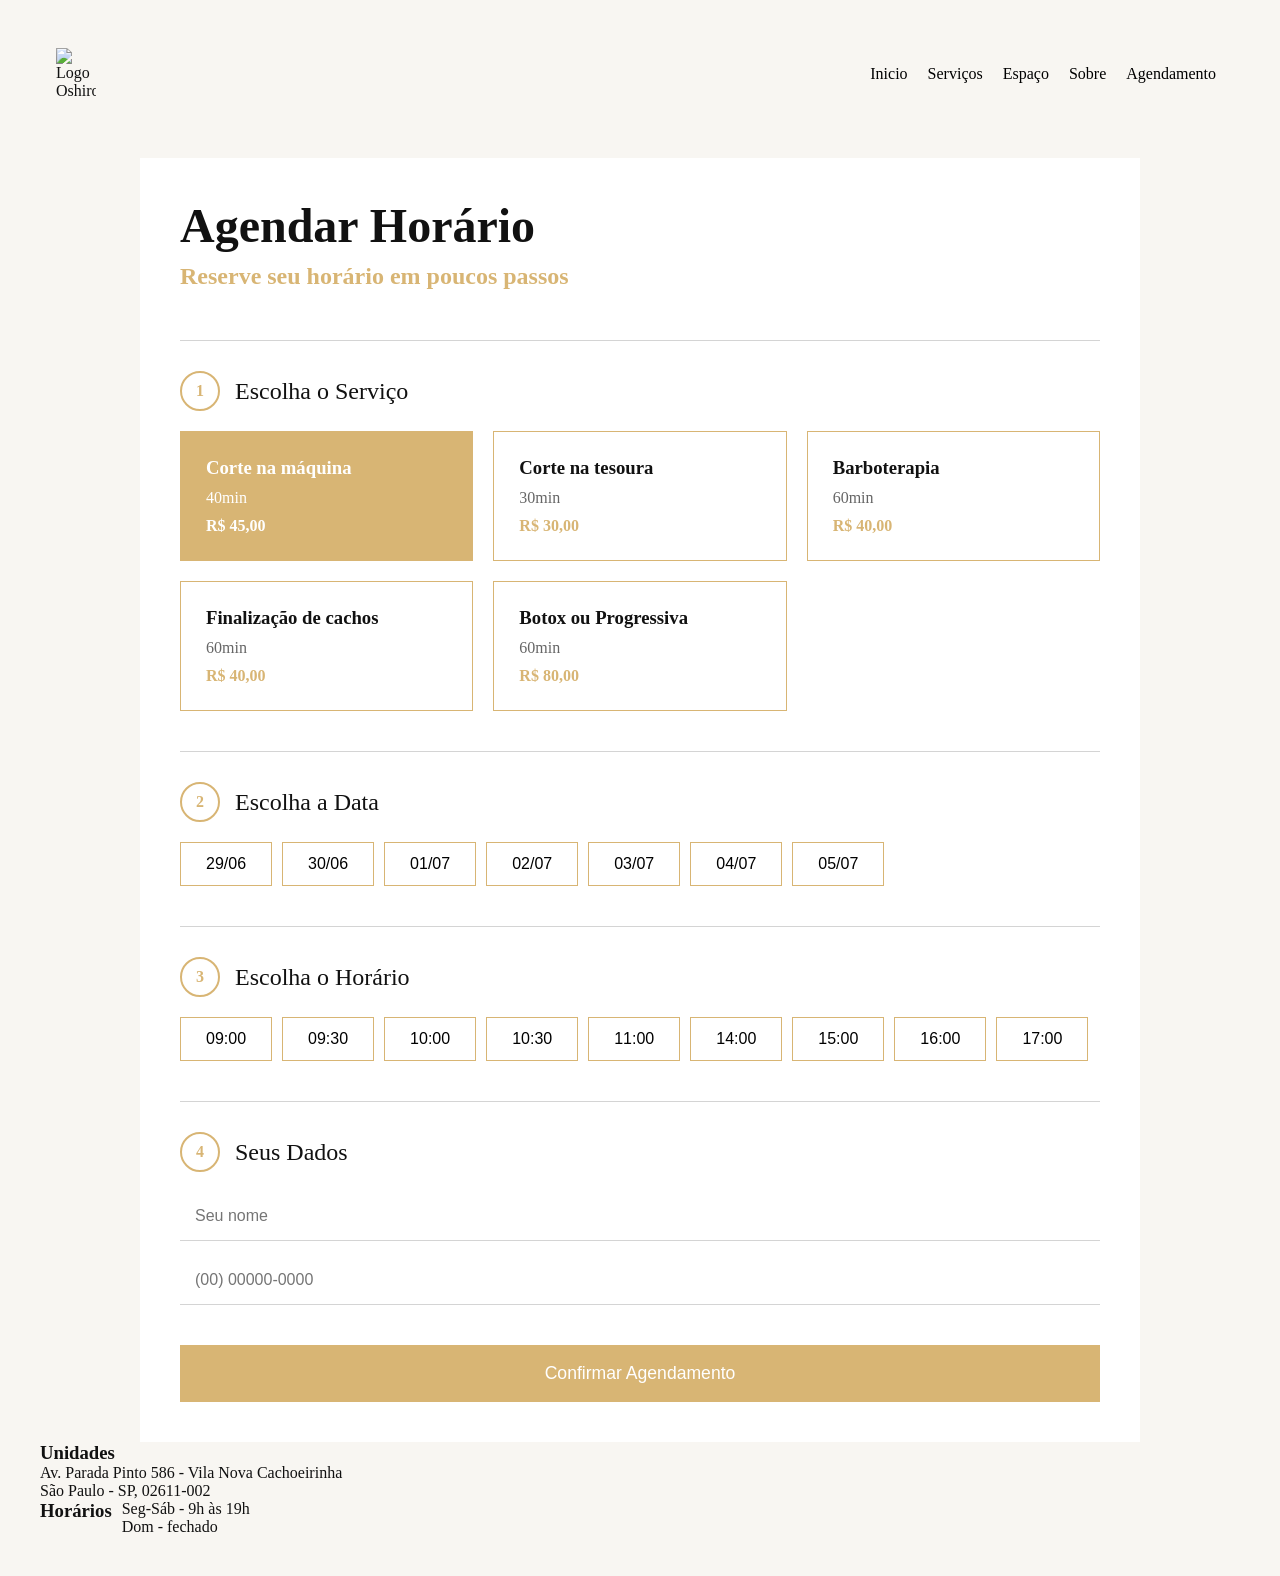
==== confirmacao.html @ 9d18c5b3 "formulario de agendamento" ====
<!DOCTYPE html>
<html lang="pt-BR">
<head>
    <meta charset="UTF-8">
    <title>Confirmando Agendamento</title>
    <link rel="shortcut icon" href="./imagens/logo-oshiro.png" type="image/x-icon">

    <style>
        /* ESTILO DO BODY (centraliza tudo na tela e define fundo escuro) */
        body {
            margin: 0;
            font-family: Arial;
            background: #1a1a1a;
            display: flex;
            justify-content: center;
            align-items: center;
            height: 100vh;
            color: white;
        }

        /* CAIXA PRINCIPAL DO LOADING (centraliza texto e animação) */
        .box {
            text-align: center;
        }

        /* CÍRCULO DE LOADING (spinner animado) */
        .loader {
            width: 70px;
            height: 70px;
            border: 5px solid #333;
            border-top: 5px solid #c9a26b;
            border-radius: 50%;
            animation: spin 1s linear infinite;
            margin: 0 auto 20px;
        }

        /* ANIMAÇÃO DE ROTAÇÃO DO LOADER */
        @keyframes spin {
            0% { transform: rotate(0); }
            100% { transform: rotate(360deg); }
        }

        /* ESSE VCS JA SABEM*/
        h1 {
            color: #c9a26b;
            font-size: 22px;
        }

        /* TEXTO SECUNDÁRIO */
        p {
            color: #bbb;
            font-size: 14px;
        }
    </style>
</head>

<body>


<div class="box">
    <div class="loader"></div>

    <h1>Confirmando seu agendamento...</h1>
    <p>Aguarde, estamos te redirecionando para o WhatsApp</p>
</div>


<script>

    // PEGA OS DADOS SALVOS NO LOCALSTORAGE (É TIPO UM ARMAZENAMENTO NO DISPOSITIVO DA PESSOA)
    const dados = JSON.parse(localStorage.getItem("agendamento"));

    // SE NÃO EXISTIR DADOS, VOLTA PARA O FORMULÁRIO
    if (!dados) {
        window.location.href = "formulario.html";
    }

    // NÚMERO DO WHATSAPP DO DAVID - TESTEI DA KAUANY
    const numero = "5511974590322";

    // MONTA A MENSAGEM QUE VAI NO WHATS
    const mensagem = `NOVO AGENDAMENTO

 Cliente: ${dados.nome}
 Telefone: ${dados.telefone}

 Serviço: ${dados.servico}
 Data: ${dados.data}
 Horário: ${dados.horario}

✔ Confirmar atendimento.`;

    // MONTA O LINK DO WHATSAPP COM A MENSAGEM CODIFICADA
    const url = `https://wa.me/${numero}?text=${encodeURIComponent(mensagem)}`;

    // REMOVE OS DADOS DO LOCALSTORAGE (EVITA DUPLICAR AGENDAMENTO)
    localStorage.removeItem("agendamento");

    // MANTÉM A TELA DE LOADING POR 2.0 SEGUNDOS ANTES DE REDIRECIONAR
    setTimeout(() => {
        window.location.href = url;
    }, 2000);

</script>

</body>
</html>
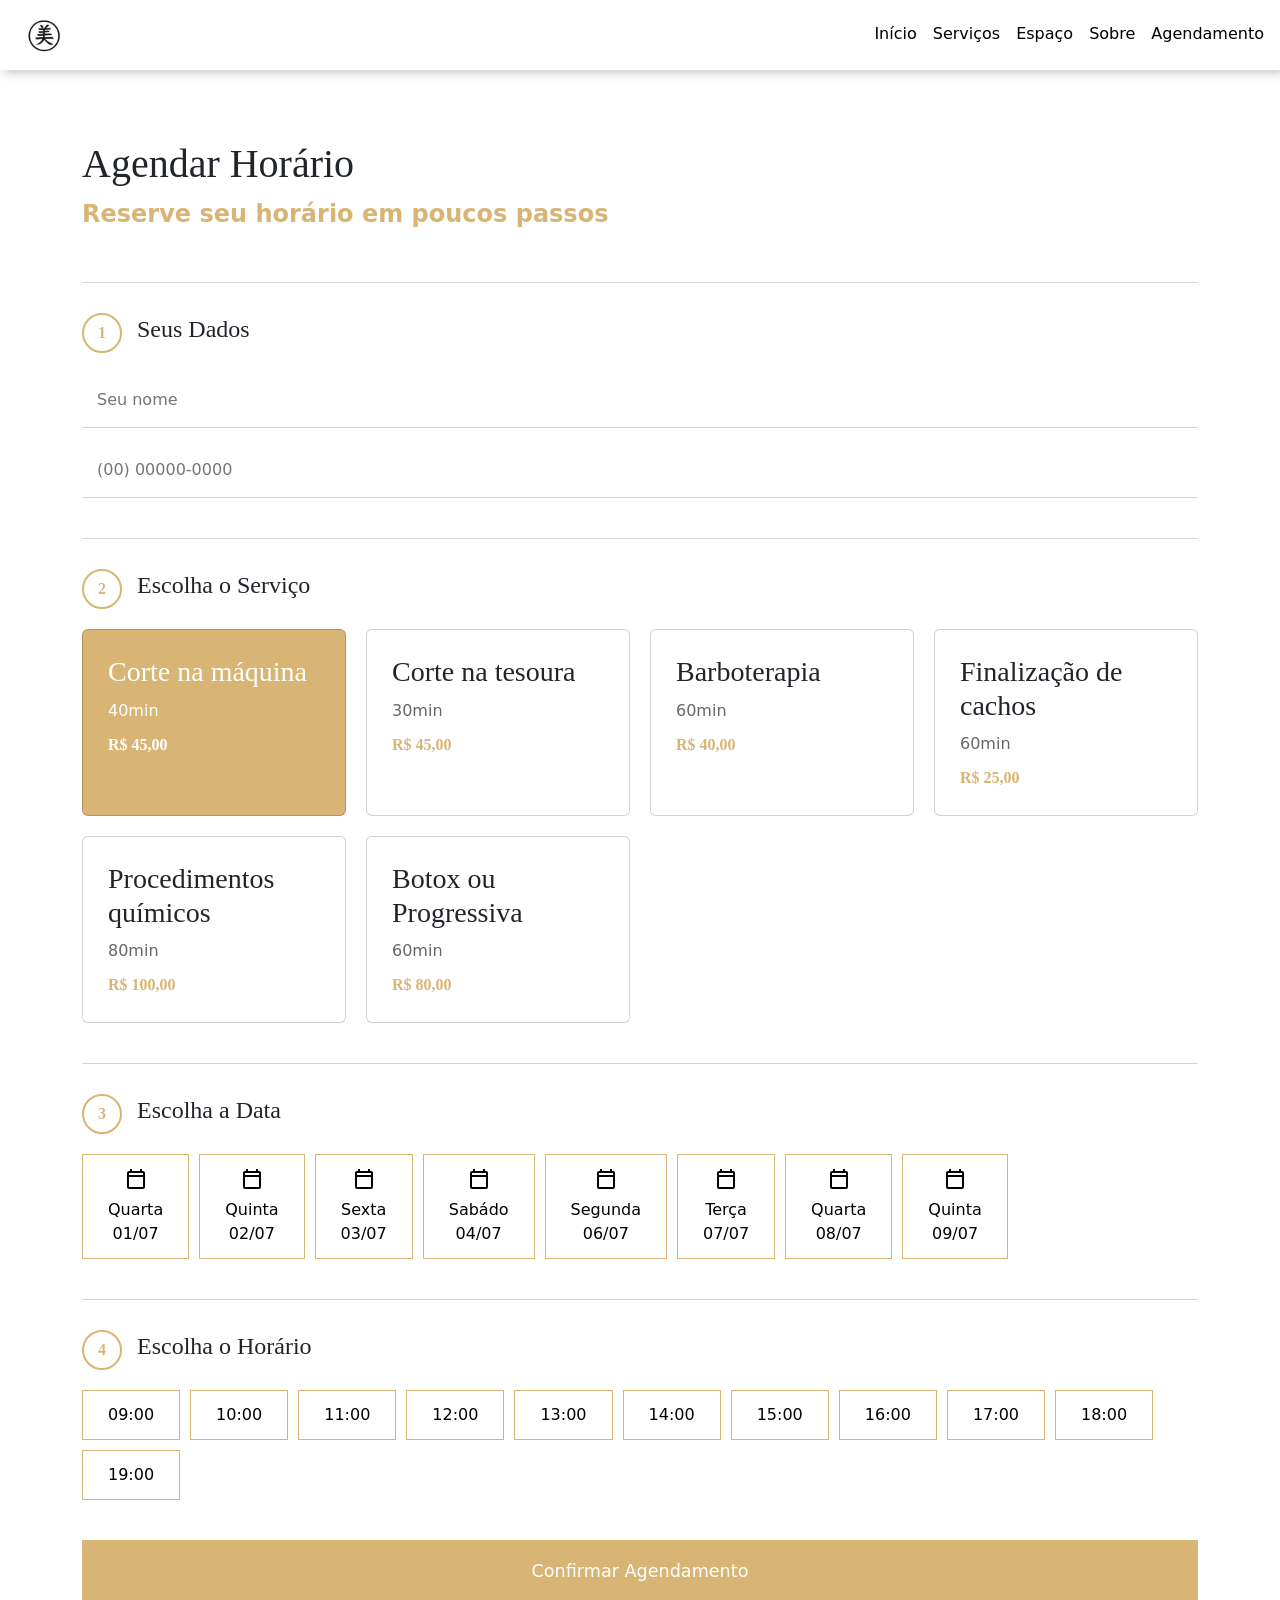
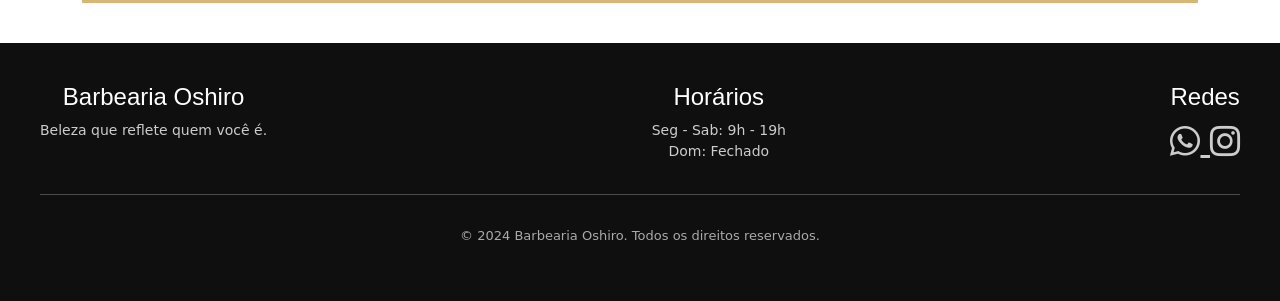
==== commit 5bf5e793: "atualização da formatação e correção das fontes e cores" ====
--- a/confirmacao.html
+++ b/confirmacao.html
@@ -75,8 +75,8 @@
         window.location.href = "formulario.html";
     }
 
-    // NÚMERO DO WHATSAPP DO DAVID - TESTEI DA KAUANY
-    const numero = "5511974590322";
+    // NÚMERO DO WHATSAPP DO DAVID
+    const numero = "5511947018631";
 
     // MONTA A MENSAGEM QUE VAI NO WHATS
     const mensagem = `NOVO AGENDAMENTO
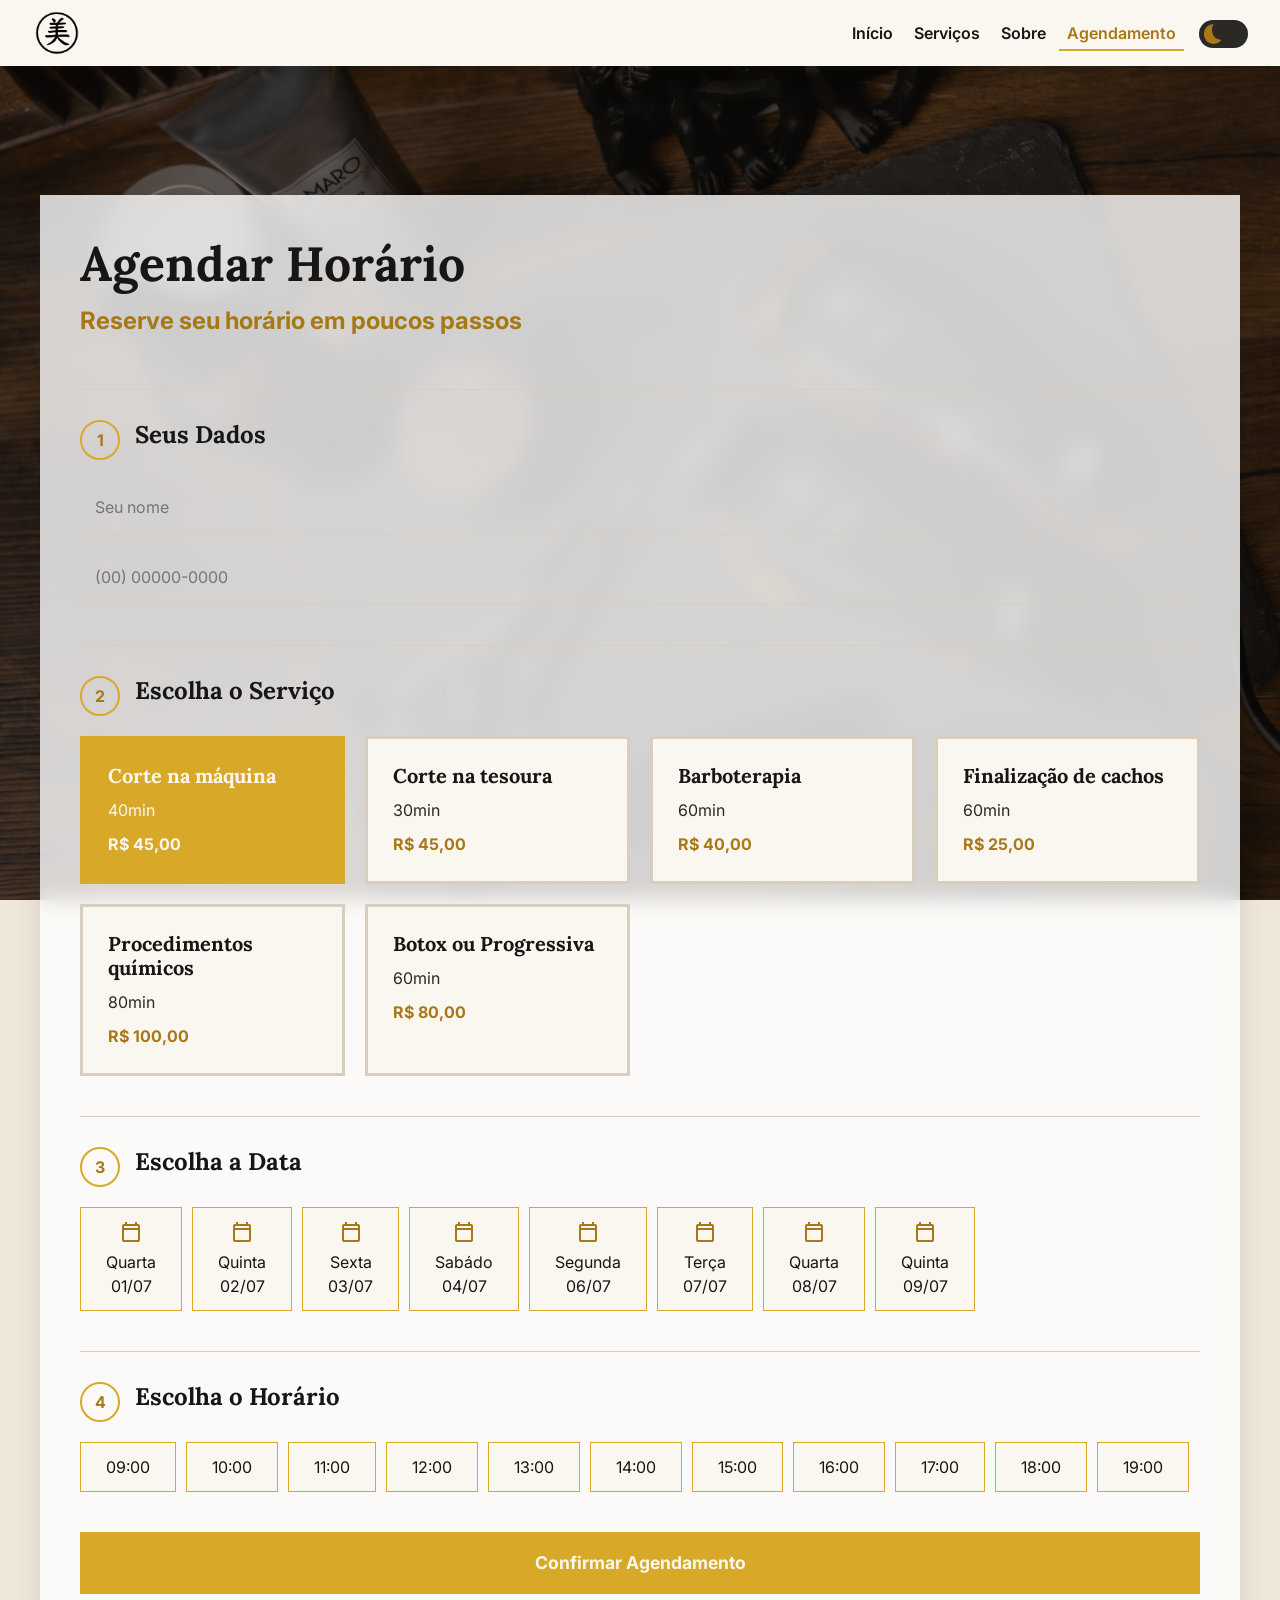
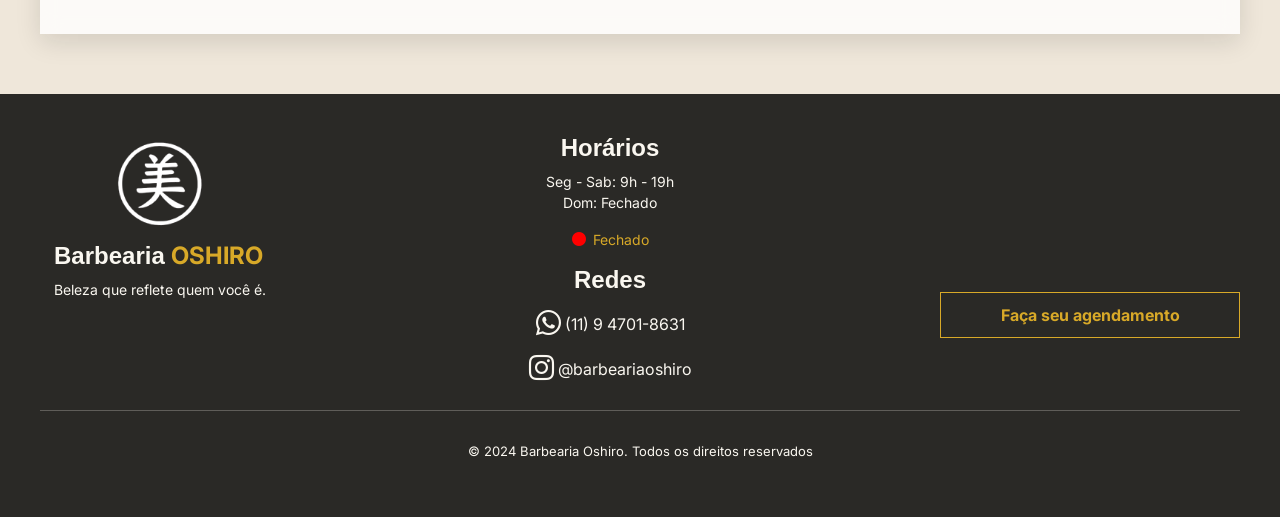
==== commit 827ba47a: "Ajustes" ====
--- a/confirmacao.html
+++ b/confirmacao.html
@@ -3,55 +3,9 @@
 <head>
     <meta charset="UTF-8">
     <title>Confirmando Agendamento</title>
-    <link rel="shortcut icon" href="./imagens/logo-oshiro.png" type="image/x-icon">
-
-    <style>
-        /* ESTILO DO BODY (centraliza tudo na tela e define fundo escuro) */
-        body {
-            margin: 0;
-            font-family: Arial;
-            background: #1a1a1a;
-            display: flex;
-            justify-content: center;
-            align-items: center;
-            height: 100vh;
-            color: white;
-        }
-
-        /* CAIXA PRINCIPAL DO LOADING (centraliza texto e animação) */
-        .box {
-            text-align: center;
-        }
-
-        /* CÍRCULO DE LOADING (spinner animado) */
-        .loader {
-            width: 70px;
-            height: 70px;
-            border: 5px solid #333;
-            border-top: 5px solid #c9a26b;
-            border-radius: 50%;
-            animation: spin 1s linear infinite;
-            margin: 0 auto 20px;
-        }
-
-        /* ANIMAÇÃO DE ROTAÇÃO DO LOADER */
-        @keyframes spin {
-            0% { transform: rotate(0); }
-            100% { transform: rotate(360deg); }
-        }
-
-        /* ESSE VCS JA SABEM*/
-        h1 {
-            color: #c9a26b;
-            font-size: 22px;
-        }
-
-        /* TEXTO SECUNDÁRIO */
-        p {
-            color: #bbb;
-            font-size: 14px;
-        }
-    </style>
+    <link rel="shortcut icon" href="./imagens/logo-oshiro-branca.png" type="image/x-icon">
+    <link rel="stylesheet" href="./root.css">
+    <link rel="stylesheet" href="./confirmacao.css">
 </head>
 
 <body>
--- a/root.css
+++ b/root.css
@@ -0,0 +1,112 @@
+@import url('https://fonts.cdnfonts.com/css/onefifth');
+@import url('https://fonts.googleapis.com/css2?family=Inter:wght@400;500;600;700&family=Lora:wght@400;500;600;700&display=swap');
+
+:root {
+    --font-cliente: 'Lora', serif;
+    --font-texto: 'Inter', Arial, sans-serif;
+    --font-titulo: 'Onefifth', sans-serif;
+
+    --branco-1: #FAF7F0;
+    --branco-2: #EFE7DA;
+    --branco-3: #D8CEC0;
+
+    --preto-1: #2A2926;
+    --preto-2: #171615;
+    --preto-3: #0F0E0D;
+
+    --amarelo-1: #F1C95A;
+    --amarelo-2: #D8A928;
+    --amarelo-3: #A87817;
+}
+
+:root,
+[data-theme="light"] {
+    --color-page: var(--branco-1);
+    --color-surface: var(--branco-1);
+    --color-surface-soft: var(--branco-2);
+    --color-border: var(--branco-3);
+
+    --color-text: var(--preto-2);
+    --color-text-soft: var(--preto-1);
+    --color-text-inverse: var(--branco-1);
+    --color-text-hero: var(--branco-1);
+
+    --color-brand: var(--amarelo-2);
+    --color-brand-soft: var(--amarelo-1);
+    --color-brand-strong: var(--amarelo-3);
+
+    --color-header: var(--branco-1);
+    --color-footer: var(--preto-1);
+    --color-footer-text: var(--branco-1);
+
+    --color-hero: var(--preto-3);
+    --color-hero-overlay: rgb(15 14 13 / 0.56);
+
+    --color-container: rgba(255, 255, 255, 0.8);
+
+    --shadow-soft: 0 8px 24px rgb(15 14 13 / 0.12);
+    --shadow-header: 0 4px 18px rgb(15 14 13 / 0.18);
+    --shadow-brand: 0 0 0 3px rgb(216 169 40 / 0.24);
+
+    --filter-logo: invert(0);
+}
+
+[data-theme="dark"] {
+    --color-page: var(--preto-3);
+    --color-surface: var(--preto-2);
+    --color-surface-soft: var(--preto-1);
+    --color-border: var(--preto-1);
+
+    --color-text: var(--branco-1);
+    --color-text-soft: var(--branco-3);
+    --color-text-inverse: var(--preto-3);
+    --color-text-hero: var(--branco-1);
+
+    --color-brand: var(--amarelo-2);
+    --color-brand-soft: var(--amarelo-1);
+    --color-brand-strong: var(--amarelo-3);
+
+    --color-header: var(--preto-2);
+    --color-footer: var(--preto-3);
+    --color-footer-text: var(--branco-1);
+
+    --color-hero: var(--preto-3);
+    --color-hero-overlay: rgb(15 14 13 / 0.72);
+
+    --color-container: rgba(0, 0, 0, 0.8);
+
+    --shadow-soft: 0 8px 24px rgb(15 14 13 / 0.36);
+    --shadow-header: 0 4px 18px rgb(15 14 13 / 0.48);
+    --shadow-brand: 0 0 0 3px rgb(216 169 40 / 0.30);
+
+    --filter-logo: invert(1);
+}
+
+* {
+    box-sizing: border-box;
+    margin: 0;
+    padding: 0;
+    user-select: none;
+}
+
+html {
+    overflow-x: hidden;
+}
+
+h1,
+h2,
+h3,
+h4 {
+    color: var(--color-text); 
+    font-family: var(--font-cliente);
+    font-weight: 700;
+}
+
+p,
+li,
+a,
+span,
+input,
+button {
+    font-family: var(--font-texto);
+}
--- a/confirmacao.css
+++ b/confirmacao.css
@@ -0,0 +1,45 @@
+/* =========================
+   CONFIRMAÇÃO DE AGENDAMENTO
+========================= */
+body {
+    height: 100vh;
+    display: flex;
+    align-items: center;
+    justify-content: center;
+    background: var(--color-footer);
+    color: var(--color-footer-text);
+}
+
+.box {
+    text-align: center;
+}
+
+.loader {
+    width: 70px;
+    height: 70px;
+    margin: 0 auto 20px;
+    border: 5px solid var(--color-surface-soft);
+    border-top: 5px solid var(--color-brand);
+    border-radius: 50%;
+    animation: spin 1s linear infinite;
+}
+
+.box h1 {
+    color: var(--color-brand);
+    font-size: 22px;
+}
+
+.box p {
+    color: var(--color-footer-text);
+    font-size: 14px;
+}
+
+@keyframes spin {
+    0% {
+        transform: rotate(0);
+    }
+
+    100% {
+        transform: rotate(360deg);
+    }
+}
